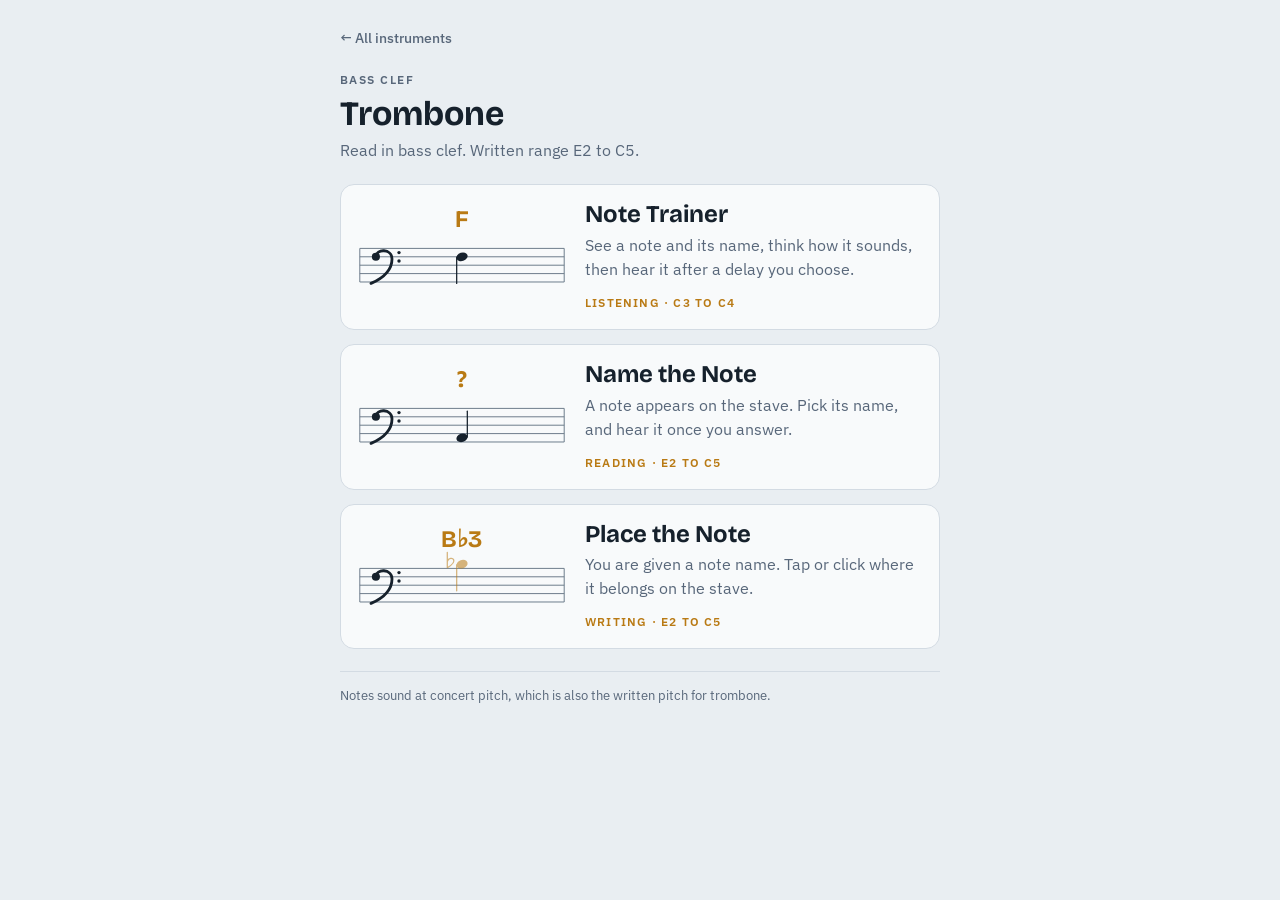
==== instrument.html @ 6d6efbe6 "Add files via upload" ====
<!doctype html>
<html lang="en-GB">
<head>
<meta charset="utf-8">
<meta name="viewport" content="width=device-width, initial-scale=1, viewport-fit=cover">
<title>Note Practice</title>
<link rel="icon" href="favicon.svg" type="image/svg+xml">
<link rel="preconnect" href="https://fonts.googleapis.com">
<link rel="preconnect" href="https://fonts.gstatic.com" crossorigin>
<link rel="stylesheet" href="https://fonts.googleapis.com/css2?family=Bricolage+Grotesque:wght@600;700&family=IBM+Plex+Sans:wght@400;500;600&display=swap">
<link rel="stylesheet" href="style.css">
</head>
<body>
<div class="wrap">
  <a class="back" href="index.html">&larr; All instruments</a>
  <header>
    <div id="eyebrow" class="eyebrow"></div>
    <h1 id="title">Note Practice</h1>
    <p id="blurb"></p>
  </header>

  <nav id="activities" class="menu" aria-label="Activities"></nav>

  <footer id="footnote"></footer>
</div>

<script src="common.js"></script>
<script src="instruments.js"></script>
<script>
(function () {
  var inst = TN.getInstrument();
  var q = "?i=" + inst.id;
  document.title = inst.name + " · Note Practice";
  document.getElementById("eyebrow").textContent = inst.clef + " clef";
  document.getElementById("title").textContent = inst.name;
  document.getElementById("blurb").textContent = inst.blurb;
  document.getElementById("footnote").textContent = inst.soundNote;

  var full = inst.ranges.full.short, trainer = inst.ranges[inst.trainerRange].short;
  var acts = [
    { href: "note-trainer.html", title: "Note Trainer",
      text: "See a note and its name, think how it sounds, then hear it after a delay you choose.",
      meta: "Listening · " + trainer, demo: inst.demo.trainer, withOct: false, label: null },
    { href: "name-the-note.html", title: "Name the Note",
      text: "A note appears on the stave. Pick its name, and hear it once you answer.",
      meta: "Reading · " + full, demo: inst.demo.name, withOct: false, label: "?" },
    { href: "place-the-note.html", title: "Place the Note",
      text: "You are given a note name. Tap or click where it belongs on the stave.",
      meta: "Writing · " + full, demo: inst.demo.place, withOct: true, label: null, cls: "ghost" }
  ];

  var nav = document.getElementById("activities");
  acts.forEach(function (a) {
    var el = document.createElement("a");
    el.className = "tile";
    el.href = a.href + q;
    el.innerHTML =
      '<svg class="stave" aria-hidden="true"></svg>' +
      "<div><h2>" + a.title + "</h2><p>" + a.text + '</p><span class="tile-meta">' + a.meta + "</span></div>";
    nav.appendChild(el);
    var d = a.demo;
    var label = a.label || (d[0] + TN.accSymbol(d[1]) + (a.withOct ? d[2] : ""));
    TN.mini(el.querySelector("svg"), inst, d, label, a.cls);
  });
})();
</script>
</body>
</html>
---- style.css ----
/* Trombone Note Practice: shared styles for every page. */
:root {
  color-scheme: light;
  --bg: #E9EEF2;
  --card: #F8FAFB;
  --ink: #16212C;
  --muted: #58677A;
  --staff: #6B7A8A;
  --rule: #D3DBE3;
  --accent: #B97A14;
  --on-accent: #1B1305;
  --good: #1D7B4C;
  --bad: #B6382E;
  --font-display: "Bricolage Grotesque", "Helvetica Neue", Arial, sans-serif;
  --font-body: "IBM Plex Sans", system-ui, -apple-system, "Segoe UI", sans-serif;
  --font-symbol: "Segoe UI Symbol", "Apple Symbols", "Noto Sans Symbols 2", "DejaVu Sans", sans-serif;
}
@media (prefers-color-scheme: dark) {
  :root {
    color-scheme: dark;
    --bg: #0E151D;
    --card: #16212C;
    --ink: #E9EEF3;
    --muted: #9AA9B8;
    --staff: #7F91A3;
    --rule: #27364A;
    --accent: #E7AE45;
    --good: #5FD39A;
    --bad: #FF8F80;
  }
}

* { box-sizing: border-box; }
[hidden] { display: none !important; }
body {
  margin: 0;
  background: var(--bg);
  color: var(--ink);
  font-family: var(--font-body);
  font-size: 16px;
  line-height: 1.5;
  padding-block: 28px;
  padding-left: max(16px, env(safe-area-inset-left, 0px));
  padding-right: max(16px, env(safe-area-inset-right, 0px));
}
.wrap { max-width: 600px; margin: 0 auto; display: flex; flex-direction: column; gap: 22px; }
.sr { position: absolute; width: 1px; height: 1px; overflow: hidden; clip: rect(0 0 0 0); white-space: nowrap; }
:focus-visible { outline: 3px solid var(--accent); outline-offset: 3px; }

.back { align-self: flex-start; color: var(--muted); text-decoration: none; font-weight: 500; font-size: 14px; }
.back:hover { color: var(--ink); text-decoration: underline; }

header { display: flex; flex-direction: column; gap: 6px; }
.eyebrow { font-size: 12px; font-weight: 600; letter-spacing: 0.12em; text-transform: uppercase; color: var(--muted); }
h1 { margin: 0; font-family: var(--font-display); font-weight: 700; font-size: clamp(26px, 6vw, 34px); line-height: 1.1; text-wrap: balance; }
header p { margin: 0; color: var(--muted); max-width: 52ch; }

/* ----- practice card ----- */
.card {
  background: var(--card);
  border: 1px solid var(--rule);
  border-radius: 14px;
  padding: 22px 20px 18px;
  display: flex;
  flex-direction: column;
  gap: 4px;
}
.note-name {
  font-family: var(--font-display);
  font-weight: 700;
  font-size: clamp(60px, 15vw, 92px);
  line-height: 1;
  text-align: center;
  min-height: 1.05em;
}
.note-name .acc { font-family: var(--font-symbol); font-weight: 400; font-size: 0.6em; vertical-align: 0.3em; margin-left: 0.04em; }
.note-name .oct { font-size: 0.4em; font-weight: 600; color: var(--muted); margin-left: 0.08em; }

.stave { display: block; width: 100%; height: auto; }
.stave.off { display: none; }
.stave .line { stroke: var(--staff); stroke-width: 1.4; }
.stave .ledger { stroke: var(--staff); stroke-width: 1.6; stroke-linecap: round; }
.stave .clef-stroke { stroke: var(--ink); fill: none; stroke-width: 4; stroke-linecap: round; }
.stave .clef-fill { fill: var(--ink); }
.stave .note { --c: var(--ink); }
.stave .note .nh { fill: var(--c); }
.stave .note .stem, .stave .note .accm { stroke: var(--c); }
.stave .stem { stroke-width: 1.8; stroke-linecap: round; }
.stave .accm { fill: none; stroke-linecap: round; stroke-linejoin: round; }
.stave .note.hot, .stave.sounding .note { --c: var(--accent); }
.stave .note.good { --c: var(--good); }
.stave .note.bad { --c: var(--bad); }
.stave .note.ghost { --c: var(--accent); opacity: 0.55; }
.stave .note.fade { animation: appear 0.25s ease-out; }
.stave.pick { touch-action: none; cursor: pointer; -webkit-tap-highlight-color: transparent; }
.stave:focus-visible { outline-offset: 4px; border-radius: 8px; }
.stave.pick:focus:not(:focus-visible) { outline: none; }
@keyframes appear { from { opacity: 0; } to { opacity: 1; } }

.status { display: flex; align-items: center; justify-content: space-between; gap: 12px; padding-top: 6px; min-height: 52px; }
.state, .msg { font-weight: 500; color: var(--muted); }
.msg { color: var(--ink); }
.msg.good { color: var(--good); }
.msg.bad { color: var(--bad); }
.count { font-family: var(--font-display); font-weight: 700; font-size: 30px; line-height: 1; font-variant-numeric: tabular-nums; }
.bar { height: 6px; border-radius: 3px; background: var(--rule); overflow: hidden; }
.bar-fill { height: 100%; width: 0%; background: var(--accent); border-radius: 3px; }
.hint { margin: 0; font-size: 13px; color: var(--muted); }

/* ----- controls ----- */
.controls { display: flex; flex-direction: column; gap: 22px; }
.go {
  appearance: none; border: 0; cursor: pointer;
  font: 600 18px/1 var(--font-body);
  height: 58px; border-radius: 12px;
  background: var(--accent); color: var(--on-accent);
}
.go.running { background: var(--ink); color: var(--bg); }
.go:hover { filter: brightness(1.06); }
.alt-btn {
  appearance: none; cursor: pointer; flex: none;
  font: 600 16px/1 var(--font-body);
  height: 44px; padding: 0 18px; border-radius: 10px;
  border: 1px solid var(--ink); background: transparent; color: var(--ink);
}
.alt-btn:hover { background: var(--ink); color: var(--bg); }
.link-btn { appearance: none; border: 0; background: none; color: var(--muted); font: inherit; text-decoration: underline; cursor: pointer; padding: 6px 2px; }
.link-btn:hover { color: var(--ink); }

.field { display: flex; flex-direction: column; gap: 8px; }
.field-head { display: flex; justify-content: space-between; align-items: baseline; gap: 12px; }
.field-head label, .field-head .label { font-weight: 600; }
.field-head output { font-family: var(--font-display); font-weight: 700; font-size: 20px; font-variant-numeric: tabular-nums; }
input[type="range"] { width: 100%; accent-color: var(--accent); margin: 0; height: 28px; }
.ends { display: flex; justify-content: space-between; font-size: 13px; color: var(--muted); }
select {
  font: inherit; width: 100%; height: 46px; padding: 0 12px;
  border: 1px solid var(--staff); border-radius: 10px;
  background: var(--card); color: var(--ink);
}

.seg { display: flex; gap: 8px; }
.seg button {
  flex: 1; height: 48px; border-radius: 10px; cursor: pointer;
  border: 1px solid var(--staff); background: var(--card); color: var(--ink);
  font: 400 24px/1 var(--font-symbol);
}
.seg button[aria-pressed="true"] { background: var(--ink); color: var(--bg); border-color: var(--ink); }

.letters { display: grid; grid-template-columns: repeat(7, minmax(0, 1fr)); gap: 8px; }
.letters button {
  height: 58px; border-radius: 10px; cursor: pointer;
  border: 1px solid var(--staff); background: var(--card); color: var(--ink);
  font: 700 22px/1 var(--font-display);
}
.letters button:hover { border-color: var(--accent); }
.letters button:active { background: var(--accent); color: var(--on-accent); }
.letters.locked button { opacity: 0.45; cursor: default; }

.scorebar { display: flex; justify-content: space-between; align-items: center; gap: 12px; color: var(--muted); font-size: 14px; font-variant-numeric: tabular-nums; }

.switch { position: relative; display: flex; align-items: center; gap: 12px; cursor: pointer; font-weight: 600; }
.switch input { position: absolute; opacity: 0; width: 1px; height: 1px; }
.switch .track { width: 46px; height: 28px; border-radius: 14px; background: var(--rule); border: 1px solid var(--staff); position: relative; flex: none; transition: background 0.15s; }
.switch .track::after { content: ""; position: absolute; top: 3px; left: 3px; width: 20px; height: 20px; border-radius: 50%; background: var(--ink); transition: transform 0.15s; }
.switch input:checked + .track { background: var(--accent); border-color: var(--accent); }
.switch input:checked + .track::after { transform: translateX(18px); background: var(--on-accent); }
.switch input:focus-visible + .track { outline: 3px solid var(--accent); outline-offset: 3px; }

footer { font-size: 13px; color: var(--muted); border-top: 1px solid var(--rule); padding-top: 14px; }

/* ----- menu ----- */
.menu { display: flex; flex-direction: column; gap: 14px; }
.tile {
  display: grid; grid-template-columns: minmax(0, 210px) minmax(0, 1fr); gap: 18px; align-items: center;
  padding: 16px; border: 1px solid var(--rule); border-radius: 14px;
  background: var(--card); color: inherit; text-decoration: none;
}
.tile:hover { border-color: var(--accent); }
.tile h2 { margin: 0 0 4px; font-family: var(--font-display); font-weight: 700; font-size: 24px; line-height: 1.15; }
.tile p { margin: 0 0 8px; color: var(--muted); }
.tile-meta { font-size: 12px; font-weight: 600; letter-spacing: 0.1em; text-transform: uppercase; color: var(--accent); }
.mini-label { font: 700 34px var(--font-display); fill: var(--accent); text-anchor: middle; }
@media (max-width: 480px) {
  .tile { grid-template-columns: minmax(0, 1fr); gap: 10px; }
}

@media (prefers-reduced-motion: reduce) {
  .stave .note.fade { animation: none; }
  .switch .track, .switch .track::after { transition: none; }
}
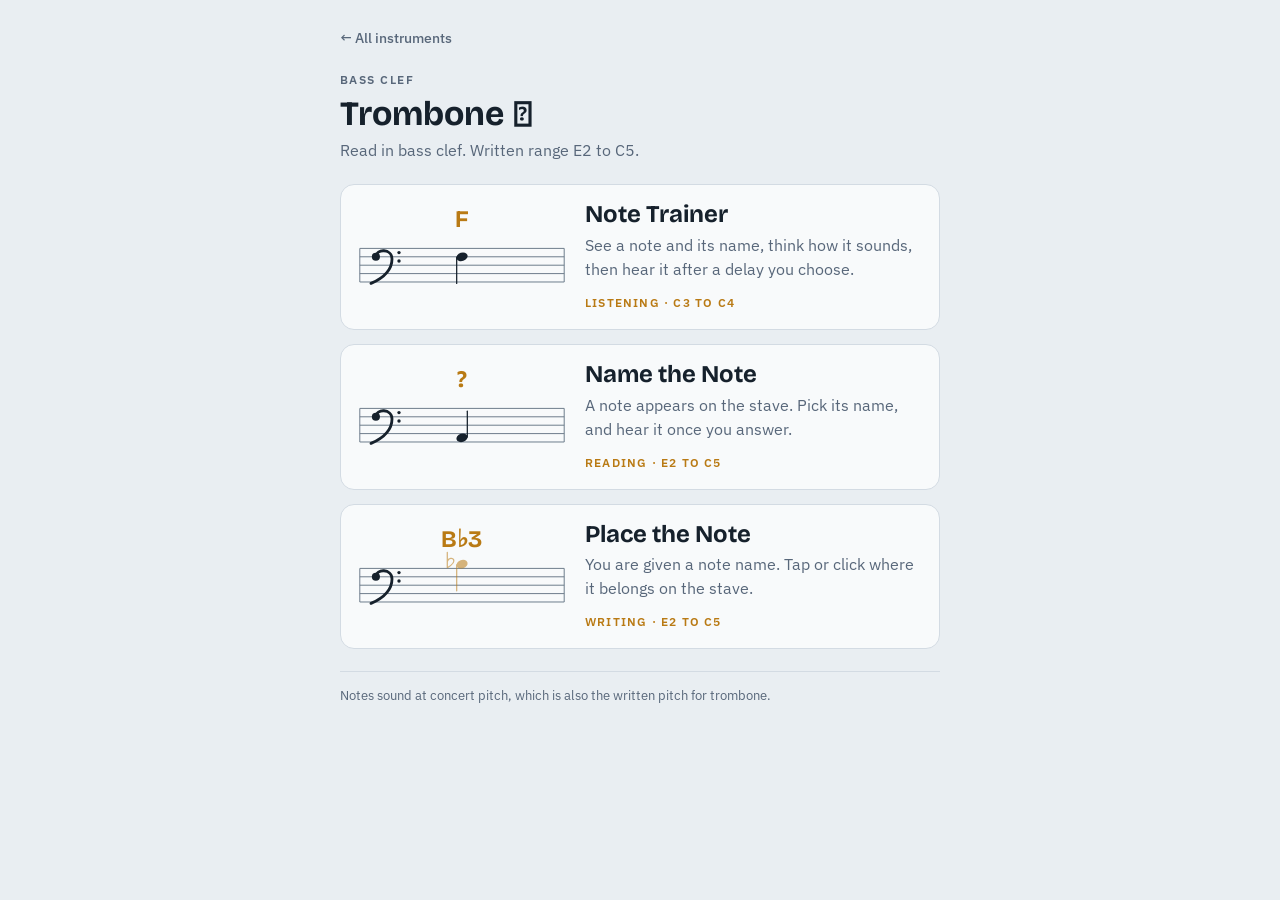
==== commit d4720123: "Update instrument.html" ====
--- a/instrument.html
+++ b/instrument.html
@@ -5,6 +5,11 @@
 <meta name="viewport" content="width=device-width, initial-scale=1, viewport-fit=cover">
 <title>Note Practice</title>
 <link rel="icon" href="favicon.svg" type="image/svg+xml">
+<link rel="apple-touch-icon" href="apple-touch-icon.png">
+<link rel="manifest" href="manifest.webmanifest">
+<meta name="apple-mobile-web-app-capable" content="yes">
+<meta name="mobile-web-app-capable" content="yes">
+<meta name="apple-mobile-web-app-title" content="Note Practice">
 <link rel="preconnect" href="https://fonts.googleapis.com">
 <link rel="preconnect" href="https://fonts.gstatic.com" crossorigin>
 <link rel="stylesheet" href="https://fonts.googleapis.com/css2?family=Bricolage+Grotesque:wght@600;700&family=IBM+Plex+Sans:wght@400;500;600&display=swap">
